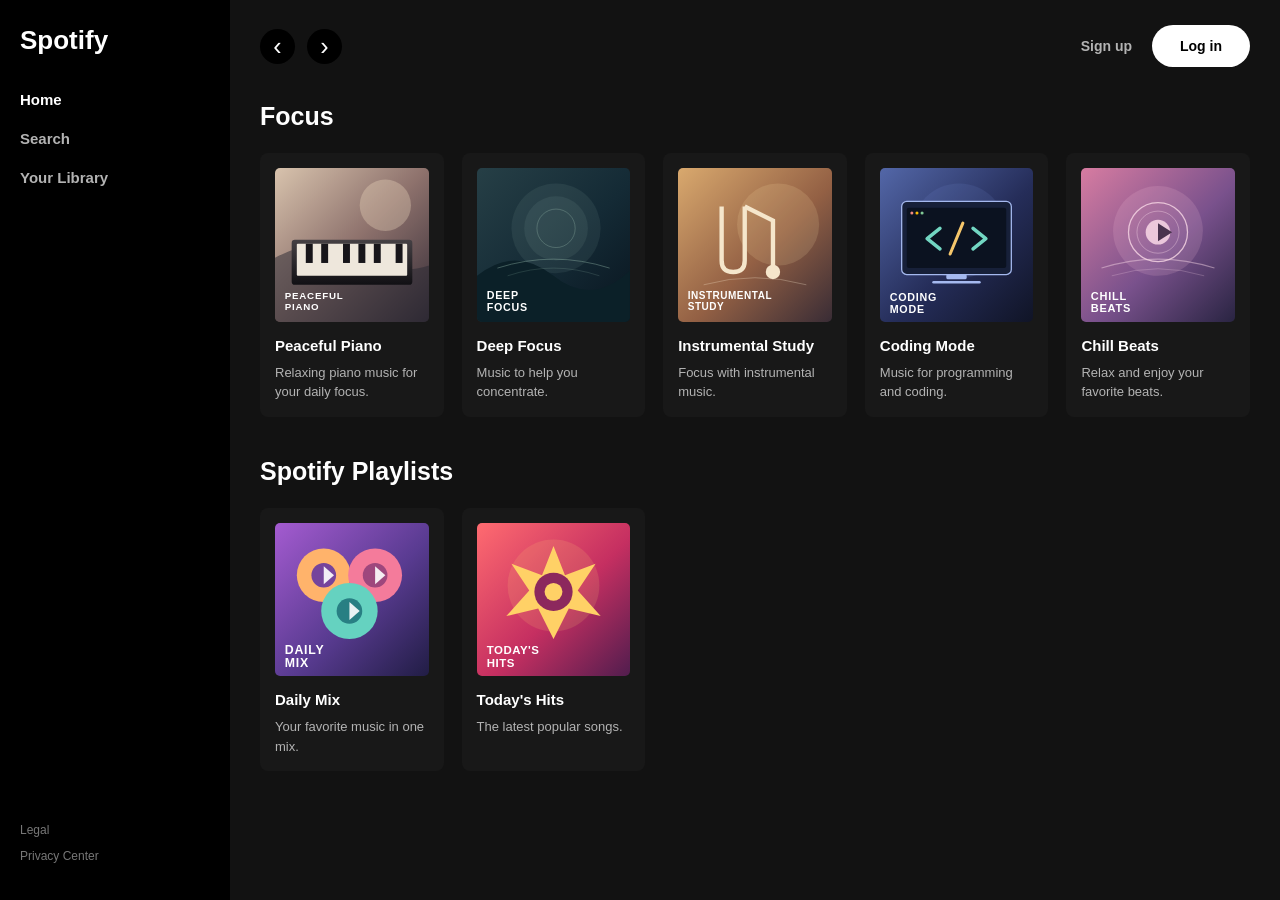
==== index.html @ 01d6031f "Initial Spotify homepage" ====
<!DOCTYPE html>
<html lang="en">

<head>
    <meta charset="UTF-8">
    <meta name="viewport" content="width=device-width, initial-scale=1.0">
    <title>Spotify Home</title>
    <link rel="stylesheet" href="style.css">
</head>

<body>

    <div class="app">

        <!-- Sidebar -->
        <aside class="sidebar">
            <h2 class="logo">Spotify</h2>

            <nav>
                <a href="#" class="active">Home</a>
                <a href="#">Search</a>
                <a href="#">Your Library</a>
            </nav>

            <div class="sidebar-bottom">
                <p>Legal</p>
                <p>Privacy Center</p>
            </div>
        </aside>

        <!-- Main Content -->
        <main class="main-content">

            <!-- Top Bar -->
            <header class="topbar">

                <div class="arrows">
                    <button>&lsaquo;</button>
                    <button>&rsaquo;</button>
                </div>

                <div class="account-buttons">
                    <button class="signup">Sign up</button>
                    <button class="login">Log in</button>
                </div>

            </header>

            <!-- Focus Section -->
            <section class="music-section">

                <h1>Focus</h1>

                <div class="playlist-grid">

                    <div class="playlist-card">
                        <img src="photos/piano.svg" alt="Peaceful Piano">
                        <h3>Peaceful Piano</h3>
                        <p>Relaxing piano music for your daily focus.</p>
                    </div>

                    <div class="playlist-card">
                        <img src="photos/deep-focus.svg" alt="Deep Focus">
                        <h3>Deep Focus</h3>
                        <p>Music to help you concentrate.</p>
                    </div>

                    <div class="playlist-card">
                        <img src="photos/instrumental.svg" alt="Instrumental Study">
                        <h3>Instrumental Study</h3>
                        <p>Focus with instrumental music.</p>
                    </div>

                    <div class="playlist-card">
                        <img src="photos/coding.svg" alt="Coding Mode">
                        <h3>Coding Mode</h3>
                        <p>Music for programming and coding.</p>
                    </div>

                    <div class="playlist-card">
                        <img src="photos/chill.svg" alt="Chill Beats">
                        <h3>Chill Beats</h3>
                        <p>Relax and enjoy your favorite beats.</p>
                    </div>

                </div>

            </section>

            <!-- Spotify Playlists Section -->
            <section class="music-section">

                <h1>Spotify Playlists</h1>

                <div class="playlist-grid">

                    <div class="playlist-card">
                        <img src="photos/daily-mix.svg" alt="Daily Mix">
                        <h3>Daily Mix</h3>
                        <p>Your favorite music in one mix.</p>
                    </div>

                    <div class="playlist-card">
                        <img src="photos/hits.svg" alt="Today's Hits">
                        <h3>Today's Hits</h3>
                        <p>The latest popular songs.</p>
                    </div>

                </div>

            </section>

        </main>

    </div>

</body>
</html>
---- style.css ----
/* =========================
   GENERAL
========================= */

* {
    margin: 0;
    padding: 0;
    box-sizing: border-box;
}

body {
    background-color: #121212;
    color: #ffffff;
    font-family: Arial, sans-serif;
}

.app {
    display: flex;
    min-height: 100vh;
}

/* =========================
   SIDEBAR
========================= */

.sidebar {
    width: 230px;
    background-color: #000000;
    padding: 25px 20px;
    flex-shrink: 0;

    display: flex;
    flex-direction: column;
}

.logo {
    font-size: 26px;
    margin-bottom: 35px;
}

.sidebar nav {
    display: flex;
    flex-direction: column;
    gap: 22px;
}

.sidebar nav a {
    color: #b3b3b3;
    text-decoration: none;
    font-size: 15px;
    font-weight: bold;
    transition: color 0.2s;
}

.sidebar nav a:hover,
.sidebar nav a.active {
    color: #ffffff;
}

.sidebar-bottom {
    margin-top: auto;
    padding-top: 30px;
    color: #777777;
    font-size: 12px;
}

.sidebar-bottom p {
    margin-bottom: 12px;
}

/* =========================
   MAIN CONTENT
========================= */

.main-content {
    flex: 1;
    min-width: 0;
    padding: 25px 30px;
    overflow-x: hidden;
}

/* =========================
   TOP BAR
========================= */

.topbar {
    display: flex;
    align-items: center;
    justify-content: space-between;
    margin-bottom: 35px;
}

.arrows {
    display: flex;
    gap: 12px;
}

.arrows button {
    width: 35px;
    height: 35px;
    border: none;
    border-radius: 50%;
    background-color: #000000;
    color: #ffffff;
    font-size: 25px;
    cursor: pointer;
}

.account-buttons {
    display: flex;
    align-items: center;
    gap: 20px;
}

.signup,
.login {
    border: none;
    cursor: pointer;
    font-weight: bold;
    font-size: 14px;
}

.signup {
    background: transparent;
    color: #b3b3b3;
}

.signup:hover {
    color: #ffffff;
}

.login {
    background-color: #ffffff;
    color: #000000;
    padding: 13px 28px;
    border-radius: 25px;
}

.login:hover {
    transform: scale(1.04);
}

/* =========================
   MUSIC SECTIONS
========================= */

.music-section {
    margin-bottom: 40px;
}

.music-section h1 {
    font-size: 25px;
    margin-bottom: 22px;
}

/* =========================
   PLAYLIST GRID
========================= */

.playlist-grid {
    display: grid;
    grid-template-columns: repeat(5, minmax(0, 1fr));
    gap: 18px;
}

.playlist-card {
    background-color: #181818;
    padding: 15px;
    border-radius: 8px;
    transition: background-color 0.3s;
    cursor: pointer;
    min-width: 0;
}

.playlist-card:hover {
    background-color: #282828;
}

.playlist-card img {
    width: 100%;
    aspect-ratio: 1 / 1;
    object-fit: cover;
    border-radius: 5px;
    display: block;
    margin-bottom: 15px;
}

.playlist-card h3 {
    font-size: 15px;
    margin-bottom: 9px;
}

.playlist-card p {
    color: #b3b3b3;
    font-size: 13px;
    line-height: 1.5;
}

/* =========================
   TABLET
========================= */

@media (max-width: 1000px) {
    .playlist-grid {
        grid-template-columns: repeat(3, minmax(0, 1fr));
    }
}

/* =========================
   SMALL SCREENS
========================= */

@media (max-width: 700px) {
    .sidebar {
        width: 160px;
        padding: 20px 12px;
    }

    .main-content {
        padding: 20px 15px;
    }

    .playlist-grid {
        grid-template-columns: repeat(2, minmax(0, 1fr));
    }

    .account-buttons {
        gap: 10px;
    }
}

/* =========================
   MOBILE
========================= */

@media (max-width: 480px) {
    .app {
        flex-direction: column;
    }

    .sidebar {
        width: 100%;
        padding: 15px;
    }

    .logo {
        margin-bottom: 15px;
    }

    .sidebar nav {
        flex-direction: row;
        flex-wrap: wrap;
        gap: 15px;
    }

    .sidebar-bottom {
        display: none;
    }

    .main-content {
        padding: 20px 15px;
    }

    .music-section h1 {
        font-size: 21px;
    }

    .playlist-grid {
        grid-template-columns: repeat(2, minmax(0, 1fr));
        gap: 12px;
    }

    .playlist-card {
        padding: 10px;
    }
}
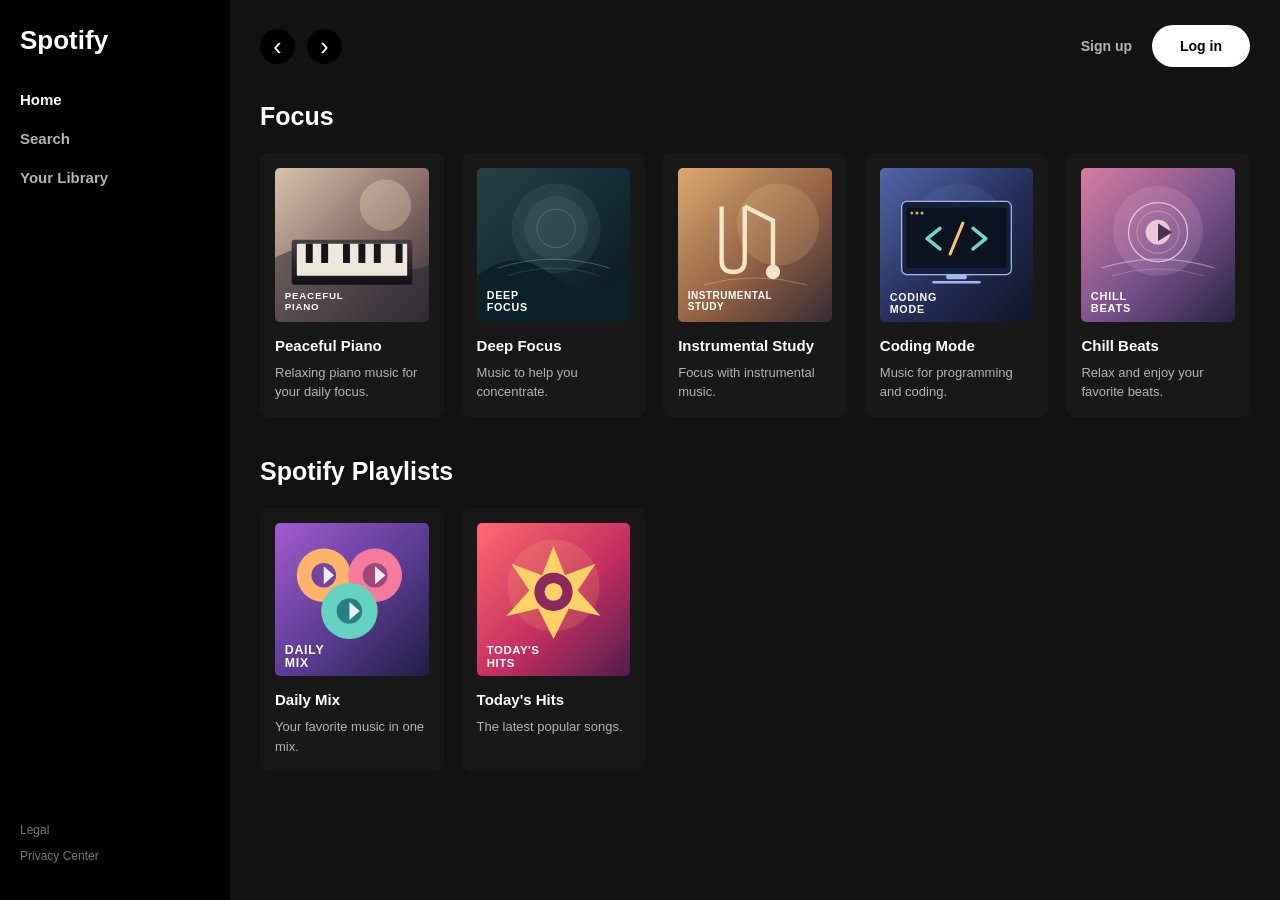
==== commit 90e939ec: "Add search page and navigation" ====
--- a/index.html
+++ b/index.html
@@ -17,9 +17,12 @@
             <h2 class="logo">Spotify</h2>
 
             <nav>
-                <a href="#" class="active">Home</a>
-                <a href="#">Search</a>
-                <a href="#">Your Library</a>
+                <nav class="main-navigation">
+    <a href="index.html" class="nav-item active">Home</a>
+    <a href="search.html" class="nav-item">Search</a>
+    <a href="#" class="nav-item">Your Library</a>
+</nav>
+</nav>
             </nav>
 
             <div class="sidebar-bottom">
@@ -113,6 +116,6 @@
         </main>
 
     </div>
-
+<script src="script.js"></script>
 </body>
 </html>
--- a/style.css
+++ b/style.css
@@ -273,4 +273,24 @@
     .playlist-card {
         padding: 10px;
     }
+/* Search Page */
+.search-input {
+    width: 100%;
+    max-width: 500px;
+    padding: 16px 20px;
+    margin-top: 25px;
+    border: none;
+    border-radius: 30px;
+    outline: none;
+    background-color: #242424;
+    color: white;
+    font-size: 16px;
+}
+
+.search-input::placeholder {
+    color: #b3b3b3;
+}
+
+.search-input:focus {
+    outline: 2px solid #1db954;
 }
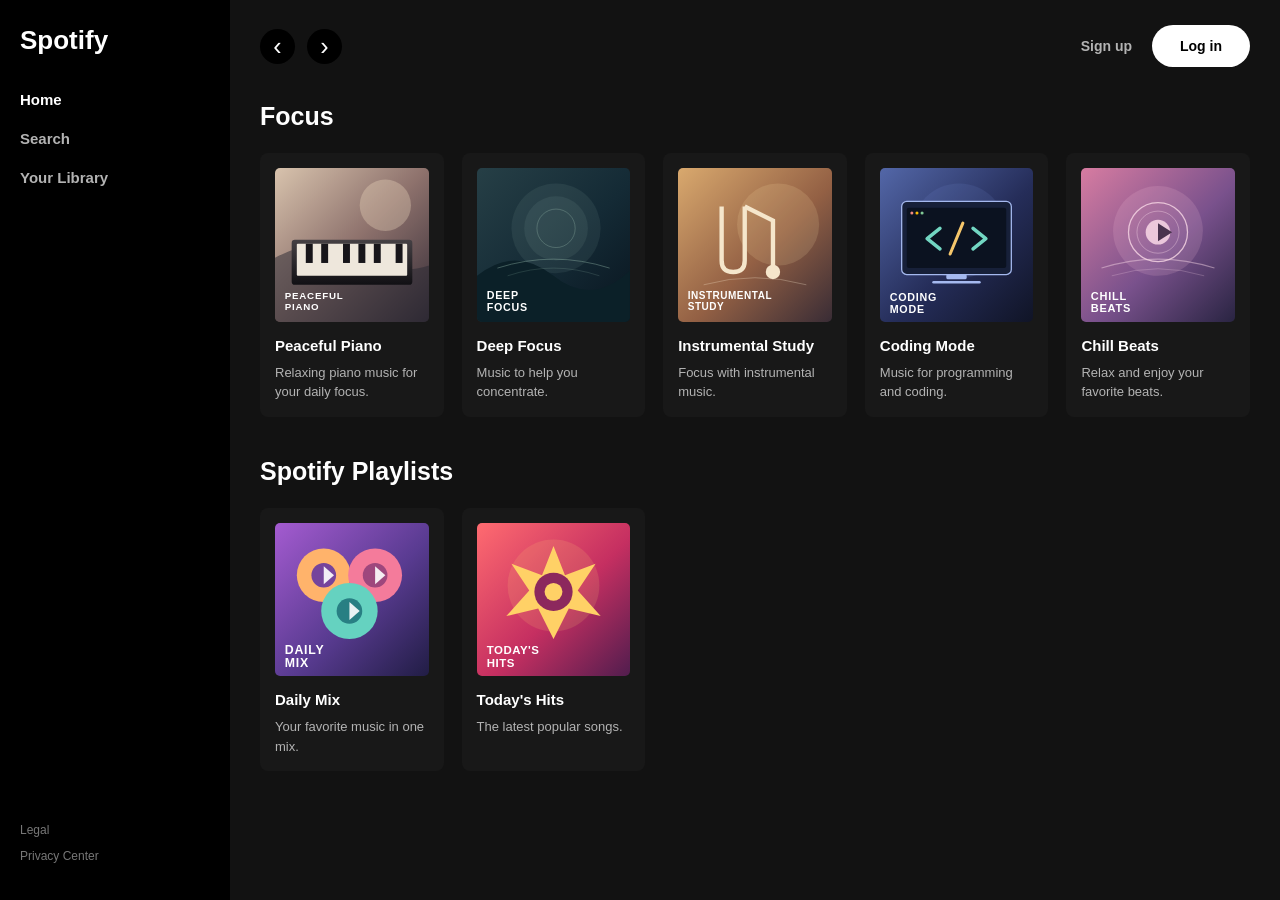
==== commit 29da6d72: "Add login screen, validation, and JavaScript practice" ====
--- a/index.html
+++ b/index.html
@@ -16,13 +16,10 @@
         <aside class="sidebar">
             <h2 class="logo">Spotify</h2>
 
-            <nav>
-                <nav class="main-navigation">
-    <a href="index.html" class="nav-item active">Home</a>
-    <a href="search.html" class="nav-item">Search</a>
-    <a href="#" class="nav-item">Your Library</a>
-</nav>
-</nav>
+            <nav class="main-navigation">
+                <a href="index.html" class="nav-item active">Home</a>
+                <a href="search.html" class="nav-item">Search</a>
+                <a href="#" class="nav-item">Your Library</a>
             </nav>
 
             <div class="sidebar-bottom">
@@ -43,8 +40,8 @@
                 </div>
 
                 <div class="account-buttons">
-                    <button class="signup">Sign up</button>
-                    <button class="login">Log in</button>
+                    <button class="signup" onclick="location.href='signup.html'">Sign up</button>
+                    <button class="login" onclick="location.href='signup.html'">Log in</button>
                 </div>
 
             </header>
@@ -116,6 +113,8 @@
         </main>
 
     </div>
-<script src="script.js"></script>
+
+    <script src="script.js"></script>
 </body>
+
 </html>
--- a/style.css
+++ b/style.css
@@ -197,83 +197,9 @@
 }
 
 /* =========================
-   TABLET
-========================= */
-
-@media (max-width: 1000px) {
-    .playlist-grid {
-        grid-template-columns: repeat(3, minmax(0, 1fr));
-    }
-}
-
-/* =========================
-   SMALL SCREENS
-========================= */
-
-@media (max-width: 700px) {
-    .sidebar {
-        width: 160px;
-        padding: 20px 12px;
-    }
-
-    .main-content {
-        padding: 20px 15px;
-    }
-
-    .playlist-grid {
-        grid-template-columns: repeat(2, minmax(0, 1fr));
-    }
-
-    .account-buttons {
-        gap: 10px;
-    }
-}
-
-/* =========================
-   MOBILE
-========================= */
-
-@media (max-width: 480px) {
-    .app {
-        flex-direction: column;
-    }
-
-    .sidebar {
-        width: 100%;
-        padding: 15px;
-    }
-
-    .logo {
-        margin-bottom: 15px;
-    }
-
-    .sidebar nav {
-        flex-direction: row;
-        flex-wrap: wrap;
-        gap: 15px;
-    }
-
-    .sidebar-bottom {
-        display: none;
-    }
-
-    .main-content {
-        padding: 20px 15px;
-    }
-
-    .music-section h1 {
-        font-size: 21px;
-    }
-
-    .playlist-grid {
-        grid-template-columns: repeat(2, minmax(0, 1fr));
-        gap: 12px;
-    }
-
-    .playlist-card {
-        padding: 10px;
-    }
-/* Search Page */
+   SEARCH PAGE
+========================= */
+
 .search-input {
     width: 100%;
     max-width: 500px;
@@ -293,4 +219,224 @@
 
 .search-input:focus {
     outline: 2px solid #1db954;
+}
+
+/* =========================
+   SIGN UP / LOG IN PAGE
+========================= */
+
+.auth-page {
+    background: linear-gradient(135deg, #242424, #121212);
+    color: white;
+    min-height: 100vh;
+    display: flex;
+    justify-content: center;
+    align-items: center;
+    padding: 30px 15px;
+    font-family: Arial, sans-serif;
+}
+
+.signup-container {
+    width: 100%;
+    max-width: 350px;
+    background-color: #121212;
+    padding: 30px;
+    border-radius: 10px;
+    text-align: center;
+    box-shadow: 0 10px 30px rgba(0, 0, 0, 0.5);
+}
+
+.signup-container .spotify-logo {
+    color: white;
+    font-size: 30px;
+    font-weight: bold;
+    margin-bottom: 25px;
+}
+
+.signup-container h2 {
+    font-size: 22px;
+    line-height: 1.4;
+    margin-bottom: 25px;
+}
+
+.spotify-button {
+    width: 100%;
+    padding: 12px;
+    background-color: #1DB954;
+    color: black;
+    border: none;
+    border-radius: 25px;
+    font-size: 15px;
+    font-weight: bold;
+    cursor: pointer;
+    margin-bottom: 20px;
+}
+
+.spotify-button:hover {
+    background-color: #1ed760;
+}
+
+.signup-options {
+    display: flex;
+    flex-direction: column;
+    gap: 10px;
+}
+
+.social-button {
+    width: 100%;
+    padding: 11px;
+    background-color: transparent;
+    color: white;
+    border: 1px solid #727272;
+    border-radius: 25px;
+    font-size: 14px;
+    cursor: pointer;
+}
+
+.social-button:hover {
+    border-color: white;
+}
+
+.login-link {
+    color: #b3b3b3;
+    font-size: 13px;
+    margin-top: 25px;
+}
+
+.login-link a {
+    color: white;
+    font-weight: bold;
+}
+
+/* =========================
+   LOG IN FORM + VALIDATION
+========================= */
+
+.auth-form {
+    text-align: left;
+}
+
+.auth-form label {
+    display: block;
+    font-size: 14px;
+    font-weight: bold;
+    margin-top: 15px;
+    margin-bottom: 6px;
+}
+
+.form-input {
+    width: 100%;
+    padding: 12px;
+    background-color: #121212;
+    color: white;
+    border: 1px solid #727272;
+    border-radius: 4px;
+    font-size: 15px;
+}
+
+.form-input:focus {
+    outline: none;
+    border-color: white;
+}
+
+.error-message {
+    color: #ff5c5c;
+    font-size: 13px;
+    margin-top: 6px;
+    min-height: 16px;
+}
+
+.success-message {
+    color: #1db954;
+    font-size: 14px;
+    text-align: center;
+    margin-top: 10px;
+}
+
+.auth-form .spotify-button {
+    margin-top: 20px;
+    margin-bottom: 0;
+}
+
+.hidden {
+    display: none;
+}
+
+/* =========================
+   TABLET
+========================= */
+
+@media (max-width: 1000px) {
+    .playlist-grid {
+        grid-template-columns: repeat(3, minmax(0, 1fr));
+    }
+}
+
+/* =========================
+   SMALL SCREENS
+========================= */
+
+@media (max-width: 700px) {
+    .sidebar {
+        width: 160px;
+        padding: 20px 12px;
+    }
+
+    .main-content {
+        padding: 20px 15px;
+    }
+
+    .playlist-grid {
+        grid-template-columns: repeat(2, minmax(0, 1fr));
+    }
+
+    .account-buttons {
+        gap: 10px;
+    }
+}
+
+/* =========================
+   MOBILE
+========================= */
+
+@media (max-width: 480px) {
+    .app {
+        flex-direction: column;
+    }
+
+    .sidebar {
+        width: 100%;
+        padding: 15px;
+    }
+
+    .logo {
+        margin-bottom: 15px;
+    }
+
+    .sidebar nav {
+        flex-direction: row;
+        flex-wrap: wrap;
+        gap: 15px;
+    }
+
+    .sidebar-bottom {
+        display: none;
+    }
+
+    .main-content {
+        padding: 20px 15px;
+    }
+
+    .music-section h1 {
+        font-size: 21px;
+    }
+
+    .playlist-grid {
+        grid-template-columns: repeat(2, minmax(0, 1fr));
+        gap: 12px;
+    }
+
+    .playlist-card {
+        padding: 10px;
+    }
 }
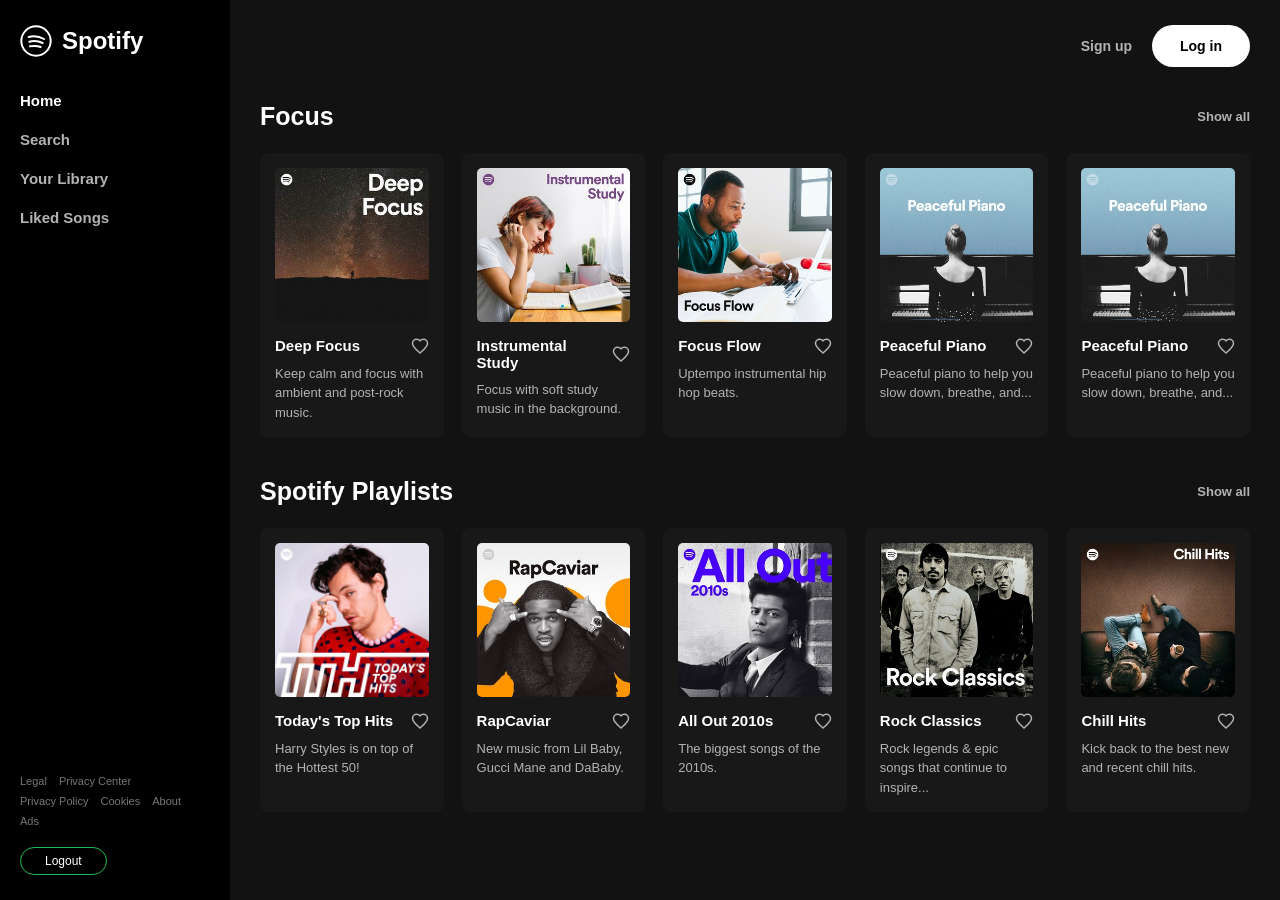
==== commit 3b6a9e5b: "Add media player, favorites, search, logout and routing" ====
--- a/index.html
+++ b/index.html
@@ -14,17 +14,32 @@
 
         <!-- Sidebar -->
         <aside class="sidebar">
-            <h2 class="logo">Spotify</h2>
+            <h2 class="logo">
+                <svg class="logo-icon" viewBox="0 0 48 48" aria-hidden="true">
+                    <circle cx="24" cy="24" r="22" fill="none" stroke="#ffffff" stroke-width="3"></circle>
+                    <path d="M13 18c8-2 16-1 23 3M14 25c7-2 14-1 20 2M15 32c6-1 11-1 16 1"
+                          fill="none" stroke="#ffffff" stroke-width="3" stroke-linecap="round"></path>
+                </svg>
+                Spotify
+            </h2>
 
             <nav class="main-navigation">
                 <a href="index.html" class="nav-item active">Home</a>
                 <a href="search.html" class="nav-item">Search</a>
                 <a href="#" class="nav-item">Your Library</a>
+                <a href="liked.html" class="nav-item">Liked Songs</a>
             </nav>
 
             <div class="sidebar-bottom">
-                <p>Legal</p>
-                <p>Privacy Center</p>
+                <div class="legal-links">
+                    <a href="#">Legal</a>
+                    <a href="#">Privacy Center</a>
+                    <a href="#">Privacy Policy</a>
+                    <a href="#">Cookies</a>
+                    <a href="#">About</a>
+                    <a href="#">Ads</a>
+                </div>
+                <button class="logout-btn" id="logoutBtn">Logout</button>
             </div>
         </aside>
 
@@ -33,54 +48,65 @@
 
             <!-- Top Bar -->
             <header class="topbar">
-
-                <div class="arrows">
-                    <button>&lsaquo;</button>
-                    <button>&rsaquo;</button>
-                </div>
-
                 <div class="account-buttons">
                     <button class="signup" onclick="location.href='signup.html'">Sign up</button>
                     <button class="login" onclick="location.href='signup.html'">Log in</button>
                 </div>
-
             </header>
 
             <!-- Focus Section -->
             <section class="music-section">
 
-                <h1>Focus</h1>
+                <div class="section-header">
+                    <h1>Focus</h1>
+                    <a href="#" class="show-all">Show all</a>
+                </div>
 
                 <div class="playlist-grid">
 
-                    <div class="playlist-card">
-                        <img src="photos/piano.svg" alt="Peaceful Piano">
-                        <h3>Peaceful Piano</h3>
-                        <p>Relaxing piano music for your daily focus.</p>
+                    <div class="playlist-card" data-link="playlist.html">
+                        <img src="photos/deep-focus.jpg" alt="Deep Focus">
+                        <div class="card-title-row">
+                            <h3>Deep Focus</h3>
+                            <button class="heart-btn" data-id="deep-focus" aria-label="Like"><svg viewBox="0 0 24 24"><path d="M12 21.35l-1.45-1.32C5.4 15.36 2 12.28 2 8.5 2 5.42 4.42 3 7.5 3c1.74 0 3.41.81 4.5 2.09C13.09 3.81 14.76 3 16.5 3 19.58 3 22 5.42 22 8.5c0 3.78-3.4 6.86-8.55 11.54L12 21.35z"/></svg></button>
+                        </div>
+                        <p>Keep calm and focus with ambient and post-rock music.</p>
                     </div>
 
                     <div class="playlist-card">
-                        <img src="photos/deep-focus.svg" alt="Deep Focus">
-                        <h3>Deep Focus</h3>
-                        <p>Music to help you concentrate.</p>
+                        <img src="photos/instrumental-study.jpg" alt="Instrumental Study">
+                        <div class="card-title-row">
+                            <h3>Instrumental Study</h3>
+                            <button class="heart-btn" data-id="instrumental-study" aria-label="Like"><svg viewBox="0 0 24 24"><path d="M12 21.35l-1.45-1.32C5.4 15.36 2 12.28 2 8.5 2 5.42 4.42 3 7.5 3c1.74 0 3.41.81 4.5 2.09C13.09 3.81 14.76 3 16.5 3 19.58 3 22 5.42 22 8.5c0 3.78-3.4 6.86-8.55 11.54L12 21.35z"/></svg></button>
+                        </div>
+                        <p>Focus with soft study music in the background.</p>
                     </div>
 
                     <div class="playlist-card">
-                        <img src="photos/instrumental.svg" alt="Instrumental Study">
-                        <h3>Instrumental Study</h3>
-                        <p>Focus with instrumental music.</p>
+                        <img src="photos/focus-flow.jpg" alt="Focus Flow">
+                        <div class="card-title-row">
+                            <h3>Focus Flow</h3>
+                            <button class="heart-btn" data-id="focus-flow" aria-label="Like"><svg viewBox="0 0 24 24"><path d="M12 21.35l-1.45-1.32C5.4 15.36 2 12.28 2 8.5 2 5.42 4.42 3 7.5 3c1.74 0 3.41.81 4.5 2.09C13.09 3.81 14.76 3 16.5 3 19.58 3 22 5.42 22 8.5c0 3.78-3.4 6.86-8.55 11.54L12 21.35z"/></svg></button>
+                        </div>
+                        <p>Uptempo instrumental hip hop beats.</p>
                     </div>
 
                     <div class="playlist-card">
-                        <img src="photos/coding.svg" alt="Coding Mode">
-                        <h3>Coding Mode</h3>
-                        <p>Music for programming and coding.</p>
+                        <img src="photos/peaceful-piano.jpg" alt="Peaceful Piano">
+                        <div class="card-title-row">
+                            <h3>Peaceful Piano</h3>
+                            <button class="heart-btn" data-id="peaceful-piano" aria-label="Like"><svg viewBox="0 0 24 24"><path d="M12 21.35l-1.45-1.32C5.4 15.36 2 12.28 2 8.5 2 5.42 4.42 3 7.5 3c1.74 0 3.41.81 4.5 2.09C13.09 3.81 14.76 3 16.5 3 19.58 3 22 5.42 22 8.5c0 3.78-3.4 6.86-8.55 11.54L12 21.35z"/></svg></button>
+                        </div>
+                        <p>Peaceful piano to help you slow down, breathe, and...</p>
                     </div>
 
                     <div class="playlist-card">
-                        <img src="photos/chill.svg" alt="Chill Beats">
-                        <h3>Chill Beats</h3>
-                        <p>Relax and enjoy your favorite beats.</p>
+                        <img src="photos/peaceful-piano.jpg" alt="Peaceful Piano">
+                        <div class="card-title-row">
+                            <h3>Peaceful Piano</h3>
+                            <button class="heart-btn" data-id="peaceful-piano-2" aria-label="Like"><svg viewBox="0 0 24 24"><path d="M12 21.35l-1.45-1.32C5.4 15.36 2 12.28 2 8.5 2 5.42 4.42 3 7.5 3c1.74 0 3.41.81 4.5 2.09C13.09 3.81 14.76 3 16.5 3 19.58 3 22 5.42 22 8.5c0 3.78-3.4 6.86-8.55 11.54L12 21.35z"/></svg></button>
+                        </div>
+                        <p>Peaceful piano to help you slow down, breathe, and...</p>
                     </div>
 
                 </div>
@@ -90,20 +116,56 @@
             <!-- Spotify Playlists Section -->
             <section class="music-section">
 
-                <h1>Spotify Playlists</h1>
+                <div class="section-header">
+                    <h1>Spotify Playlists</h1>
+                    <a href="#" class="show-all">Show all</a>
+                </div>
 
                 <div class="playlist-grid">
 
                     <div class="playlist-card">
-                        <img src="photos/daily-mix.svg" alt="Daily Mix">
-                        <h3>Daily Mix</h3>
-                        <p>Your favorite music in one mix.</p>
+                        <img src="photos/todays-top-hits.jpg" alt="Today's Top Hits">
+                        <div class="card-title-row">
+                            <h3>Today's Top Hits</h3>
+                            <button class="heart-btn" data-id="todays-top-hits" aria-label="Like"><svg viewBox="0 0 24 24"><path d="M12 21.35l-1.45-1.32C5.4 15.36 2 12.28 2 8.5 2 5.42 4.42 3 7.5 3c1.74 0 3.41.81 4.5 2.09C13.09 3.81 14.76 3 16.5 3 19.58 3 22 5.42 22 8.5c0 3.78-3.4 6.86-8.55 11.54L12 21.35z"/></svg></button>
+                        </div>
+                        <p>Harry Styles is on top of the Hottest 50!</p>
                     </div>
 
                     <div class="playlist-card">
-                        <img src="photos/hits.svg" alt="Today's Hits">
-                        <h3>Today's Hits</h3>
-                        <p>The latest popular songs.</p>
+                        <img src="photos/rapcaviar.jpg" alt="RapCaviar">
+                        <div class="card-title-row">
+                            <h3>RapCaviar</h3>
+                            <button class="heart-btn" data-id="rapcaviar" aria-label="Like"><svg viewBox="0 0 24 24"><path d="M12 21.35l-1.45-1.32C5.4 15.36 2 12.28 2 8.5 2 5.42 4.42 3 7.5 3c1.74 0 3.41.81 4.5 2.09C13.09 3.81 14.76 3 16.5 3 19.58 3 22 5.42 22 8.5c0 3.78-3.4 6.86-8.55 11.54L12 21.35z"/></svg></button>
+                        </div>
+                        <p>New music from Lil Baby, Gucci Mane and DaBaby.</p>
+                    </div>
+
+                    <div class="playlist-card">
+                        <img src="photos/all-out-2010s.jpg" alt="All Out 2010s">
+                        <div class="card-title-row">
+                            <h3>All Out 2010s</h3>
+                            <button class="heart-btn" data-id="all-out-2010s" aria-label="Like"><svg viewBox="0 0 24 24"><path d="M12 21.35l-1.45-1.32C5.4 15.36 2 12.28 2 8.5 2 5.42 4.42 3 7.5 3c1.74 0 3.41.81 4.5 2.09C13.09 3.81 14.76 3 16.5 3 19.58 3 22 5.42 22 8.5c0 3.78-3.4 6.86-8.55 11.54L12 21.35z"/></svg></button>
+                        </div>
+                        <p>The biggest songs of the 2010s.</p>
+                    </div>
+
+                    <div class="playlist-card">
+                        <img src="photos/rock-classics.jpg" alt="Rock Classics">
+                        <div class="card-title-row">
+                            <h3>Rock Classics</h3>
+                            <button class="heart-btn" data-id="rock-classics" aria-label="Like"><svg viewBox="0 0 24 24"><path d="M12 21.35l-1.45-1.32C5.4 15.36 2 12.28 2 8.5 2 5.42 4.42 3 7.5 3c1.74 0 3.41.81 4.5 2.09C13.09 3.81 14.76 3 16.5 3 19.58 3 22 5.42 22 8.5c0 3.78-3.4 6.86-8.55 11.54L12 21.35z"/></svg></button>
+                        </div>
+                        <p>Rock legends & epic songs that continue to inspire...</p>
+                    </div>
+
+                    <div class="playlist-card">
+                        <img src="photos/chill-hits.jpg" alt="Chill Hits">
+                        <div class="card-title-row">
+                            <h3>Chill Hits</h3>
+                            <button class="heart-btn" data-id="chill-hits" aria-label="Like"><svg viewBox="0 0 24 24"><path d="M12 21.35l-1.45-1.32C5.4 15.36 2 12.28 2 8.5 2 5.42 4.42 3 7.5 3c1.74 0 3.41.81 4.5 2.09C13.09 3.81 14.76 3 16.5 3 19.58 3 22 5.42 22 8.5c0 3.78-3.4 6.86-8.55 11.54L12 21.35z"/></svg></button>
+                        </div>
+                        <p>Kick back to the best new and recent chill hits.</p>
                     </div>
 
                 </div>
@@ -114,7 +176,7 @@
 
     </div>
 
+    <script src="favorites.js"></script>
     <script src="script.js"></script>
 </body>
-
 </html>
--- a/style.css
+++ b/style.css
@@ -34,8 +34,17 @@
 }
 
 .logo {
-    font-size: 26px;
+    display: flex;
+    align-items: center;
+    gap: 10px;
+    font-size: 24px;
     margin-bottom: 35px;
+}
+
+.logo-icon {
+    width: 32px;
+    height: 32px;
+    flex-shrink: 0;
 }
 
 .sidebar nav {
@@ -66,6 +75,39 @@
 
 .sidebar-bottom p {
     margin-bottom: 12px;
+}
+
+.legal-links {
+    display: flex;
+    flex-wrap: wrap;
+    gap: 8px 12px;
+    margin-bottom: 20px;
+}
+
+.legal-links a {
+    color: #777777;
+    text-decoration: none;
+    font-size: 11px;
+}
+
+.legal-links a:hover {
+    color: #ffffff;
+    text-decoration: underline;
+}
+
+.logout-btn {
+    background: transparent;
+    color: #ffffff;
+    border: 1px solid #1db954;
+    border-radius: 20px;
+    padding: 6px 24px;
+    font-size: 12px;
+    cursor: pointer;
+}
+
+.logout-btn:hover {
+    background-color: #1db954;
+    color: #000000;
 }
 
 /* =========================
@@ -110,6 +152,7 @@
     display: flex;
     align-items: center;
     gap: 20px;
+    margin-left: auto;
 }
 
 .signup,
@@ -150,7 +193,25 @@
 
 .music-section h1 {
     font-size: 25px;
+}
+
+.section-header {
+    display: flex;
+    align-items: center;
+    justify-content: space-between;
     margin-bottom: 22px;
+}
+
+.show-all {
+    color: #b3b3b3;
+    font-size: 13px;
+    font-weight: bold;
+    text-decoration: none;
+}
+
+.show-all:hover {
+    color: #ffffff;
+    text-decoration: underline;
 }
 
 /* =========================
@@ -185,9 +246,42 @@
     margin-bottom: 15px;
 }
 
+.card-title-row {
+    display: flex;
+    align-items: center;
+    justify-content: space-between;
+    gap: 8px;
+    margin-bottom: 9px;
+}
+
 .playlist-card h3 {
     font-size: 15px;
-    margin-bottom: 9px;
+}
+
+.heart-btn {
+    background: transparent;
+    border: none;
+    padding: 0;
+    cursor: pointer;
+    flex-shrink: 0;
+    display: flex;
+}
+
+.heart-btn svg {
+    width: 18px;
+    height: 18px;
+    fill: none;
+    stroke: #b3b3b3;
+    stroke-width: 2;
+}
+
+.heart-btn:hover svg {
+    stroke: #ffffff;
+}
+
+.heart-btn.liked svg {
+    fill: #e22134;
+    stroke: #e22134;
 }
 
 .playlist-card p {
@@ -202,15 +296,14 @@
 
 .search-input {
     width: 100%;
-    max-width: 500px;
-    padding: 16px 20px;
-    margin-top: 25px;
+    max-width: 320px;
+    padding: 10px 18px;
     border: none;
     border-radius: 30px;
     outline: none;
     background-color: #242424;
     color: white;
-    font-size: 16px;
+    font-size: 13px;
 }
 
 .search-input::placeholder {
@@ -226,7 +319,7 @@
 ========================= */
 
 .auth-page {
-    background: linear-gradient(135deg, #242424, #121212);
+    background: radial-gradient(circle at 50% 50%, #2b2b2b, #141414);
     color: white;
     min-height: 100vh;
     display: flex;
@@ -238,128 +331,188 @@
 
 .signup-container {
     width: 100%;
-    max-width: 350px;
+    max-width: 360px;
     background-color: #121212;
-    padding: 30px;
-    border-radius: 10px;
+    padding: 35px 36px;
+    border-radius: 12px;
     text-align: center;
-    box-shadow: 0 10px 30px rgba(0, 0, 0, 0.5);
-}
-
-.signup-container .spotify-logo {
-    color: white;
-    font-size: 30px;
-    font-weight: bold;
-    margin-bottom: 25px;
+    box-shadow: 0 0 30px rgba(76, 175, 80, 0.06);
+}
+
+.auth-logo {
+    width: 44px;
+    height: 44px;
+    margin-bottom: 18px;
 }
 
 .signup-container h2 {
     font-size: 22px;
-    line-height: 1.4;
-    margin-bottom: 25px;
-}
-
+    line-height: 1.3;
+    margin-bottom: 24px;
+}
+
+/* Green button */
 .spotify-button {
     width: 100%;
-    padding: 12px;
-    background-color: #1DB954;
-    color: black;
+    padding: 11px;
+    background-color: #4caf50;
+    color: #000000;
     border: none;
     border-radius: 25px;
-    font-size: 15px;
-    font-weight: bold;
-    cursor: pointer;
-    margin-bottom: 20px;
+    font-size: 14px;
+    font-weight: bold;
+    cursor: pointer;
 }
 
 .spotify-button:hover {
-    background-color: #1ed760;
-}
-
+    background-color: #5cbf60;
+}
+
+/* Outline buttons with icons */
 .signup-options {
     display: flex;
     flex-direction: column;
     gap: 10px;
+    margin-top: 14px;
 }
 
 .social-button {
     width: 100%;
-    padding: 11px;
+    padding: 10px;
     background-color: transparent;
     color: white;
     border: 1px solid #727272;
     border-radius: 25px;
-    font-size: 14px;
-    cursor: pointer;
+    font-size: 13px;
+    font-weight: bold;
+    cursor: pointer;
+
+    display: flex;
+    align-items: center;
+    justify-content: center;
+    gap: 10px;
 }
 
 .social-button:hover {
     border-color: white;
 }
 
-.login-link {
-    color: #b3b3b3;
-    font-size: 13px;
-    margin-top: 25px;
-}
-
-.login-link a {
+.social-icon svg {
+    width: 18px;
+    height: 18px;
+}
+
+.social-icon {
+    width: 18px;
+    height: 18px;
+    display: flex;
+    align-items: center;
+    justify-content: center;
+    font-size: 14px;
+    font-weight: bold;
+}
+
+.google-icon {
+    color: #4285f4;
+}
+
+.facebook-icon {
+    background-color: #1877f2;
     color: white;
-    font-weight: bold;
-}
-
-/* =========================
-   LOG IN FORM + VALIDATION
+    border-radius: 50%;
+    font-size: 12px;
+}
+
+.phone-icon {
+    width: 14px;
+    height: 18px;
+    border: 2px solid white;
+    border-radius: 3px;
+}
+
+/* Link under the form (Log in / Sign Up.) */
+.switch-link {
+    display: inline-block;
+    margin-top: 22px;
+    color: white;
+    font-size: 13px;
+    font-weight: bold;
+    text-decoration: none;
+}
+
+.switch-link:hover {
+    text-decoration: underline;
+}
+
+/* =========================
+   LOG IN / REGISTER FORMS
 ========================= */
 
 .auth-form {
     text-align: left;
 }
 
-.auth-form label {
-    display: block;
-    font-size: 14px;
-    font-weight: bold;
-    margin-top: 15px;
-    margin-bottom: 6px;
-}
-
-.form-input {
+.auth-input {
     width: 100%;
-    padding: 12px;
-    background-color: #121212;
-    color: white;
-    border: 1px solid #727272;
-    border-radius: 4px;
-    font-size: 15px;
-}
-
-.form-input:focus {
+    padding: 10px;
+    margin-top: 10px;
+    background-color: #ffffff;
+    color: #222222;
+    border: 2px solid transparent;
+    border-radius: 3px;
+    font-size: 13px;
+}
+
+.auth-input:focus {
     outline: none;
-    border-color: white;
+    border-color: #4caf50;
 }
 
 .error-message {
     color: #ff5c5c;
-    font-size: 13px;
+    font-size: 12px;
+    margin-top: 4px;
+    min-height: 14px;
+}
+
+.forgot-link {
+    display: block;
+    text-align: right;
+    color: #4caf50;
+    font-size: 11px;
+    text-decoration: none;
     margin-top: 6px;
-    min-height: 16px;
+}
+
+.forgot-link:hover {
+    text-decoration: underline;
+}
+
+.auth-form .spotify-button {
+    margin-top: 22px;
 }
 
 .success-message {
-    color: #1db954;
-    font-size: 14px;
+    color: #4caf50;
+    font-size: 13px;
     text-align: center;
     margin-top: 10px;
-}
-
-.auth-form .spotify-button {
-    margin-top: 20px;
-    margin-bottom: 0;
+    min-height: 16px;
+}
+
+.auth-form + .switch-link,
+.signup-container .switch-link {
+    display: block;
 }
 
 .hidden {
     display: none;
+}
+
+@media (max-width: 480px) {
+    .signup-container {
+        padding: 28px 22px;
+    }
 }
 
 /* =========================
@@ -419,7 +572,7 @@
         gap: 15px;
     }
 
-    .sidebar-bottom {
+    .legal-links {
         display: none;
     }
 
@@ -439,4 +592,591 @@
     .playlist-card {
         padding: 10px;
     }
+}
+
+
+/* =========================
+   SEARCH PAGE (TOP BAR + GENRES)
+========================= */
+
+.topbar-left {
+    display: flex;
+    align-items: center;
+    gap: 16px;
+    flex: 1;
+}
+
+.topbar-right {
+    display: flex;
+    align-items: center;
+    gap: 14px;
+}
+
+.premium-btn {
+    background-color: #ffffff;
+    color: #000000;
+    border: none;
+    border-radius: 20px;
+    padding: 8px 16px;
+    font-size: 12px;
+    font-weight: bold;
+    cursor: pointer;
+}
+
+.avatar {
+    width: 30px;
+    height: 30px;
+    border-radius: 50%;
+    background-color: #b3b3b3;
+}
+
+.genre-grid {
+    display: grid;
+    grid-template-columns: repeat(4, minmax(0, 1fr));
+    gap: 16px;
+}
+
+.genre-card {
+    aspect-ratio: 1 / 1;
+    border-radius: 8px;
+    padding: 12px;
+    font-size: 15px;
+    font-weight: bold;
+    color: #ffffff;
+    cursor: pointer;
+    transition: transform 0.2s;
+}
+
+.genre-card:hover {
+    transform: scale(1.03);
+}
+
+.genre-pop { background: linear-gradient(135deg, #6a2fb5, #e0399c); }
+.genre-bollywood { background: linear-gradient(135deg, #a3122a, #e8506a); }
+.genre-podcasts { background-color: #0d1b3e; }
+.genre-new { background: linear-gradient(135deg, #f765b3, #ff9ad5); }
+.genre-charts { background: linear-gradient(135deg, #e49ad8, #8a6fe0); }
+.genre-concerts { background-color: #0b0f1f; }
+.genre-made { background-color: #0b1a4a; }
+.genre-home { background: linear-gradient(135deg, #7a4a2a, #d89a5a); }
+.genre-rock { background-color: #1e3264; }
+.genre-hiphop { background-color: #8d1a37; }
+.genre-dance { background-color: #e13300; }
+.genre-indie { background-color: #477d95; }
+
+/* =========================
+   PLAYLIST PAGE
+========================= */
+
+.playlist-header {
+    display: flex;
+    align-items: flex-end;
+    gap: 24px;
+    padding: 24px;
+    border-radius: 8px;
+    background: linear-gradient(180deg, #3d3a35, #181818);
+}
+
+.playlist-cover {
+    width: 150px;
+    height: 150px;
+    border-radius: 4px;
+    object-fit: cover;
+    flex-shrink: 0;
+}
+
+.playlist-type {
+    font-size: 12px;
+    font-weight: bold;
+}
+
+.playlist-title {
+    font-size: 56px;
+    margin: 6px 0 10px 0;
+}
+
+.playlist-desc {
+    color: #b3b3b3;
+    font-size: 13px;
+    margin-bottom: 8px;
+}
+
+.playlist-meta {
+    font-size: 12px;
+    color: #ffffff;
+}
+
+.playlist-controls {
+    display: flex;
+    align-items: center;
+    gap: 22px;
+    padding: 22px 8px;
+}
+
+.play-big {
+    width: 50px;
+    height: 50px;
+    border: none;
+    border-radius: 50%;
+    background-color: #1db954;
+    color: #000000;
+    font-size: 20px;
+    cursor: pointer;
+}
+
+.play-big:hover {
+    background-color: #1ed760;
+}
+
+.playlist-controls .heart-btn svg {
+    width: 28px;
+    height: 28px;
+}
+
+.more-btn {
+    background: transparent;
+    border: none;
+    color: #b3b3b3;
+    font-size: 22px;
+    cursor: pointer;
+}
+
+.song-head,
+.song-row {
+    display: grid;
+    grid-template-columns: 40px 3fr 2fr 2fr 60px;
+    align-items: center;
+    gap: 12px;
+    padding: 8px 12px;
+}
+
+.song-head {
+    color: #b3b3b3;
+    font-size: 12px;
+    border-bottom: 1px solid #2a2a2a;
+    margin-bottom: 8px;
+}
+
+.song-row {
+    border-radius: 4px;
+    font-size: 13px;
+    color: #b3b3b3;
+    cursor: pointer;
+}
+
+.song-row:hover {
+    background-color: #2a2a2a;
+}
+
+.song-title-cell {
+    display: flex;
+    align-items: center;
+    gap: 12px;
+    min-width: 0;
+}
+
+.song-thumb {
+    width: 36px;
+    height: 36px;
+    border-radius: 3px;
+    flex-shrink: 0;
+}
+
+.song-name {
+    color: #ffffff;
+    font-size: 14px;
+}
+
+.song-artist {
+    font-size: 12px;
+}
+
+@media (max-width: 1000px) {
+    .genre-grid {
+        grid-template-columns: repeat(3, minmax(0, 1fr));
+    }
+}
+
+@media (max-width: 700px) {
+    .genre-grid {
+        grid-template-columns: repeat(2, minmax(0, 1fr));
+    }
+
+    .topbar-right .premium-btn {
+        display: none;
+    }
+
+    .playlist-header {
+        flex-direction: column;
+        align-items: flex-start;
+    }
+
+    .playlist-title {
+        font-size: 34px;
+    }
+
+    .song-head,
+    .song-row {
+        grid-template-columns: 30px 1fr 50px;
+    }
+
+    .col-album,
+    .col-date {
+        display: none;
+    }
+}
+
+
+/* =========================
+   MUSIC PLAYER BAR
+========================= */
+
+.has-player .main-content {
+    padding-bottom: 110px;
+}
+
+.player-bar {
+    position: fixed;
+    left: 230px;
+    right: 0;
+    bottom: 0;
+    height: 84px;
+    padding: 0 20px;
+    background-color: #181818;
+    border-top: 1px solid #2a2a2a;
+    z-index: 10;
+
+    display: grid;
+    grid-template-columns: 1fr 2fr 1fr;
+    align-items: center;
+    gap: 16px;
+}
+
+.player-left {
+    display: flex;
+    align-items: center;
+    gap: 12px;
+    min-width: 0;
+}
+
+.player-thumb {
+    width: 48px;
+    height: 48px;
+    border-radius: 4px;
+    background-color: #333333;
+    flex-shrink: 0;
+}
+
+.player-info {
+    min-width: 0;
+}
+
+.player-title {
+    font-size: 13px;
+    font-weight: bold;
+    white-space: nowrap;
+    overflow: hidden;
+    text-overflow: ellipsis;
+}
+
+.player-artist {
+    font-size: 11px;
+    color: #b3b3b3;
+    white-space: nowrap;
+    overflow: hidden;
+    text-overflow: ellipsis;
+}
+
+.player-center {
+    display: flex;
+    flex-direction: column;
+    align-items: center;
+    gap: 6px;
+    min-width: 0;
+}
+
+.player-controls {
+    display: flex;
+    align-items: center;
+    gap: 18px;
+}
+
+.icon-btn {
+    background: transparent;
+    border: none;
+    color: #b3b3b3;
+    cursor: pointer;
+    display: flex;
+    align-items: center;
+    justify-content: center;
+    padding: 4px;
+}
+
+.icon-btn svg {
+    width: 18px;
+    height: 18px;
+    fill: currentColor;
+}
+
+.icon-btn:hover {
+    color: #ffffff;
+}
+
+.play-circle {
+    width: 34px;
+    height: 34px;
+    border-radius: 50%;
+    background-color: #ffffff;
+    color: #000000;
+}
+
+.play-circle:hover {
+    color: #000000;
+    transform: scale(1.06);
+}
+
+/* Show the play icon, or the pause icon when a song is playing */
+.js-play-toggle .icon-pause {
+    display: none;
+}
+
+.js-play-toggle.is-playing .icon-play {
+    display: none;
+}
+
+.js-play-toggle.is-playing .icon-pause {
+    display: block;
+}
+
+.player-progress {
+    display: flex;
+    align-items: center;
+    gap: 8px;
+    width: 100%;
+    max-width: 520px;
+    font-size: 11px;
+    color: #b3b3b3;
+}
+
+.player-progress input[type="range"],
+.player-right input[type="range"] {
+    accent-color: #1db954;
+    cursor: pointer;
+}
+
+.player-progress input[type="range"] {
+    flex: 1;
+}
+
+.player-right {
+    display: flex;
+    align-items: center;
+    justify-content: flex-end;
+    gap: 8px;
+}
+
+.volume-icon {
+    width: 18px;
+    height: 18px;
+    fill: #b3b3b3;
+}
+
+.player-right input[type="range"] {
+    width: 90px;
+}
+
+/* Big green play button on the playlist page */
+.play-big {
+    display: flex;
+    align-items: center;
+    justify-content: center;
+}
+
+.play-big svg {
+    width: 24px;
+    height: 24px;
+    fill: #000000;
+}
+
+/* The song that is playing */
+.song-row.playing .song-name {
+    color: #1db954;
+}
+
+@media (max-width: 700px) {
+    .player-bar {
+        left: 160px;
+        grid-template-columns: 1fr 2fr;
+    }
+
+    .player-right {
+        display: none;
+    }
+}
+
+@media (max-width: 480px) {
+    .player-bar {
+        left: 0;
+        padding: 0 12px;
+    }
+
+    .player-info {
+        display: none;
+    }
+}
+
+
+/* =========================
+   LIKED SONGS PAGE
+========================= */
+
+.liked-header {
+    padding: 28px 24px;
+    border-radius: 8px;
+    background: linear-gradient(180deg, #3b2d82, #181818);
+    margin-bottom: 20px;
+}
+
+.liked-row {
+    display: grid;
+    grid-template-columns: 3fr 1fr 40px;
+    align-items: center;
+    gap: 12px;
+    padding: 8px 12px;
+    border-radius: 4px;
+    color: #b3b3b3;
+    font-size: 13px;
+}
+
+.liked-row:hover {
+    background-color: #2a2a2a;
+}
+
+.liked-thumb {
+    width: 44px;
+    height: 44px;
+    border-radius: 4px;
+    object-fit: cover;
+    flex-shrink: 0;
+}
+
+.empty-message {
+    color: #b3b3b3;
+    padding: 30px 12px;
+}
+
+@media (max-width: 700px) {
+    .liked-row {
+        grid-template-columns: 1fr 40px;
+    }
+
+    .col-type {
+        display: none;
+    }
+}
+
+
+/* =========================
+   SEARCH RESULTS
+========================= */
+
+.result-row {
+    grid-template-columns: 3fr 1fr;
+    cursor: pointer;
+}
+
+@media (max-width: 700px) {
+    .result-row {
+        grid-template-columns: 1fr;
+    }
+}
+
+
+/* =========================
+   ROUTING: ONE LIKED ITEM
+========================= */
+
+.back-link {
+    display: inline-block;
+    margin-bottom: 20px;
+    color: #b3b3b3;
+    font-size: 13px;
+    font-weight: bold;
+    text-decoration: none;
+}
+
+.back-link:hover {
+    color: #ffffff;
+}
+
+.detail-card {
+    display: flex;
+    align-items: flex-end;
+    gap: 24px;
+    padding: 24px;
+    border-radius: 8px;
+    background: linear-gradient(180deg, #3b2d82, #181818);
+}
+
+.detail-cover {
+    width: 200px;
+    height: 200px;
+    border-radius: 6px;
+    object-fit: cover;
+    flex-shrink: 0;
+}
+
+.detail-info h1 {
+    font-size: 40px;
+    margin: 6px 0 10px 0;
+}
+
+.detail-info p {
+    color: #b3b3b3;
+    font-size: 14px;
+    margin-bottom: 6px;
+}
+
+.detail-actions {
+    display: flex;
+    align-items: center;
+    gap: 18px;
+    margin-top: 18px;
+}
+
+.detail-actions .heart-btn svg {
+    width: 28px;
+    height: 28px;
+}
+
+.open-btn {
+    background-color: #1db954;
+    color: #000000;
+    border: none;
+    border-radius: 25px;
+    padding: 10px 22px;
+    font-size: 13px;
+    font-weight: bold;
+    text-decoration: none;
+    cursor: pointer;
+}
+
+.open-btn:hover {
+    background-color: #1ed760;
+}
+
+@media (max-width: 700px) {
+    .detail-card {
+        flex-direction: column;
+        align-items: flex-start;
+    }
+
+    .detail-cover {
+        width: 150px;
+        height: 150px;
+    }
+
+    .detail-info h1 {
+        font-size: 28px;
+    }
 }
